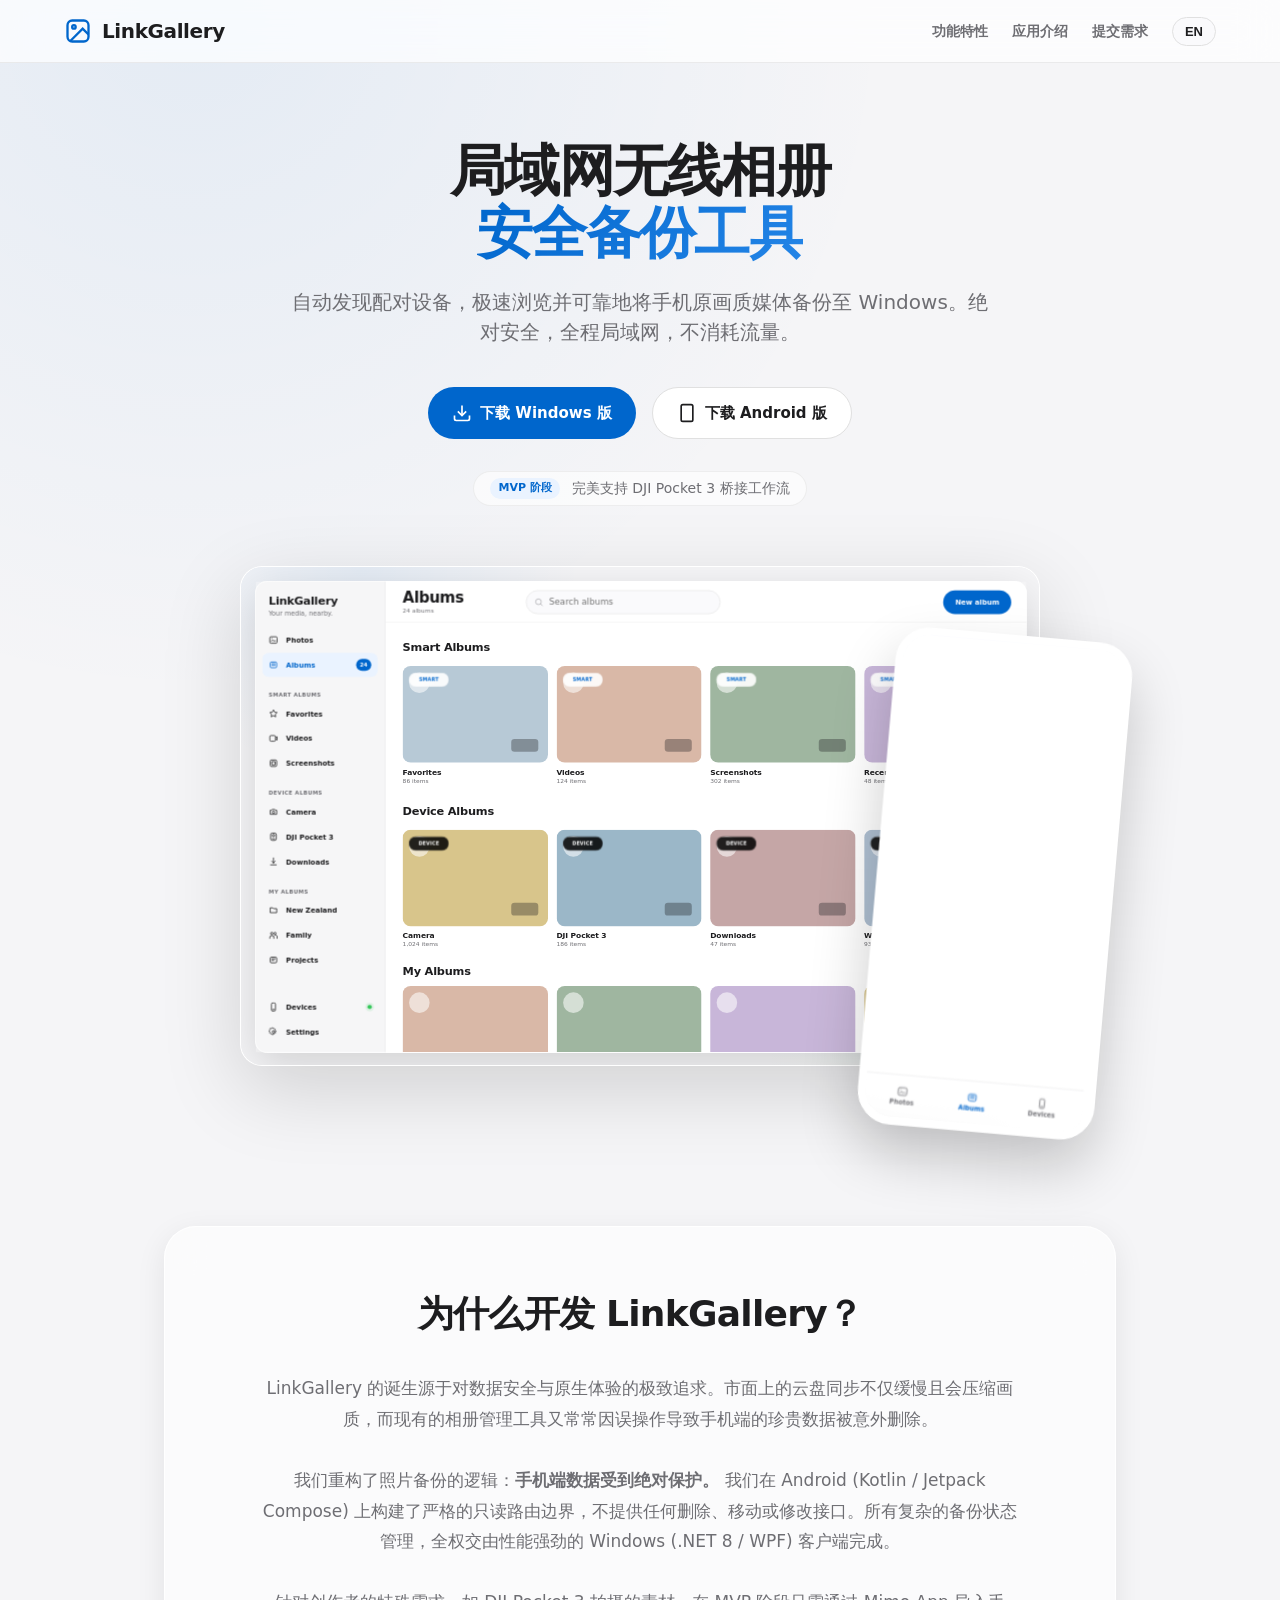
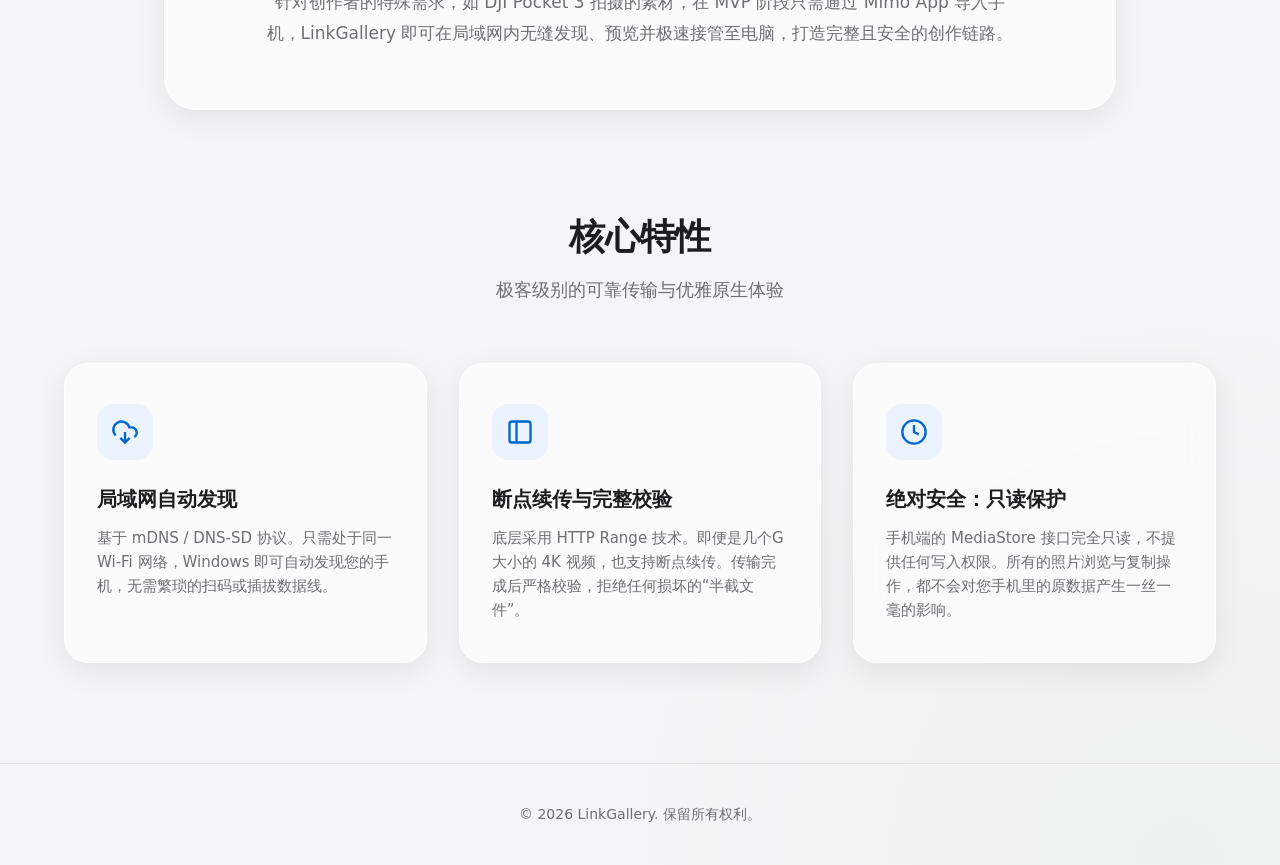
==== website/index.html @ 7a76c480 "wip(ui): checkpoint half-finished native UI redesign Half-finished remote backup for the recovered D" ====
<!doctype html>
<html lang="zh-CN">
<head>
  <meta charset="utf-8" />
  <meta name="viewport" content="width=device-width, initial-scale=1, viewport-fit=cover" />
  <meta name="theme-color" content="#f5f5f7" />
  <title>LinkGallery | 局域网无线相册备份工具 / LAN Wireless Photo Backup</title>
  <meta name="description" content="LinkGallery是一款强大的局域网相册备份工具。基于 mDNS 自动发现，提供 HTTP Range 断点续传和严格的只读保护，让您的照片管理极速且安全。" />
  <link rel="stylesheet" href="css/style.css" />
</head>
<body class="lang-zh">
  <nav class="navbar">
    <div class="nav-content">
      <div class="brand">
        <svg class="brand-logo" viewBox="0 0 24 24" fill="none" stroke="currentColor" stroke-width="2">
          <rect x="3" y="3" width="18" height="18" rx="4" ry="4"></rect>
          <circle cx="8.5" cy="8.5" r="1.5"></circle>
          <polyline points="21 15 16 10 5 21"></polyline>
        </svg>
        <span class="brand-text">LinkGallery</span>
      </div>
      <div class="nav-links">
        <a href="#features">
          <span class="zh">功能特性</span>
          <span class="en">Features</span>
        </a>
        <a href="#intro">
          <span class="zh">应用介绍</span>
          <span class="en">Introduction</span>
        </a>
        <a href="feedback.html">
          <span class="zh">提交需求</span>
          <span class="en">Request Device</span>
        </a>
        <div class="lang-switcher">
          <button id="langToggle">
            <span class="zh">EN</span>
            <span class="en">中文</span>
          </button>
        </div>
      </div>
    </div>
  </nav>

  <main>
    <section class="hero">
      <div class="hero-content">
        <h1 class="hero-title">
          <span class="zh">局域网无线相册<br/><span class="text-gradient">安全备份工具</span></span>
          <span class="en">Seamless LAN<br/><span class="text-gradient">Photo Backup</span></span>
        </h1>
        <p class="hero-subtitle">
          <span class="zh">自动发现配对设备，极速浏览并可靠地将手机原画质媒体备份至 Windows。绝对安全，全程局域网，不消耗流量。</span>
          <span class="en">Auto-discover devices on your local network. Browse and reliably backup original media to Windows. Completely local, fast, and secure.</span>
        </p>
        <div class="hero-cta">
          <a href="#download" class="btn btn-primary">
            <svg viewBox="0 0 24 24" fill="none" stroke="currentColor" stroke-width="2"><path d="M21 15v4a2 2 0 0 1-2 2H5a2 2 0 0 1-2-2v-4"></path><polyline points="7 10 12 15 17 10"></polyline><line x1="12" y1="15" x2="12" y2="3"></line></svg>
            <span class="zh">下载 Windows 版</span>
            <span class="en">Download for Windows</span>
          </a>
          <a href="#download" class="btn btn-secondary">
            <svg viewBox="0 0 24 24" fill="none" stroke="currentColor" stroke-width="2"><rect x="5" y="2" width="14" height="20" rx="2" ry="2"></rect><line x1="12" y1="18" x2="12.01" y2="18"></line></svg>
            <span class="zh">下载 Android 版</span>
            <span class="en">Download for Android</span>
          </a>
        </div>
        <div class="coming-soon">
          <span class="badge">
            <span class="zh">MVP 阶段</span>
            <span class="en">MVP Phase</span>
          </span> 
          <span class="zh">完美支持 DJI Pocket 3 桥接工作流</span>
          <span class="en">Perfectly supports DJI Pocket 3 bridge workflow</span>
        </div>
      </div>
      
      <!-- Actual Mockups loaded via iframe -->
      <div class="hero-visuals real-mockups">
        <div class="iframe-container desktop-iframe">
          <iframe src="mockups/desktop.html" frameborder="0" scrolling="no"></iframe>
        </div>
        <div class="iframe-container mobile-iframe">
          <iframe src="mockups/android.html" frameborder="0" scrolling="no"></iframe>
        </div>
      </div>
    </section>

    <section id="intro" class="intro-section">
      <div class="intro-content">
        <h2 class="section-title">
          <span class="zh">为什么开发 LinkGallery？</span>
          <span class="en">Why build LinkGallery?</span>
        </h2>
        <div class="intro-text">
          <p class="zh">
            LinkGallery 的诞生源于对数据安全与原生体验的极致追求。市面上的云盘同步不仅缓慢且会压缩画质，而现有的相册管理工具又常常因误操作导致手机端的珍贵数据被意外删除。<br/><br/>
            我们重构了照片备份的逻辑：<strong>手机端数据受到绝对保护。</strong> 我们在 Android (Kotlin / Jetpack Compose) 上构建了严格的只读路由边界，不提供任何删除、移动或修改接口。所有复杂的备份状态管理，全权交由性能强劲的 Windows (.NET 8 / WPF) 客户端完成。<br/><br/>
            针对创作者的特殊需求，如 DJI Pocket 3 拍摄的素材，在 MVP 阶段只需通过 Mimo App 导入手机，LinkGallery 即可在局域网内无缝发现、预览并极速接管至电脑，打造完整且安全的创作链路。
          </p>
          <p class="en">
            LinkGallery was born out of a pursuit for data security and native experiences. Cloud syncing is slow and often compresses media, while existing gallery managers risk accidental deletion of precious memories.<br/><br/>
            We rebuilt backup logic: <strong>Your phone data is absolutely protected.</strong> We've built strict read-only boundaries on Android (Kotlin / Jetpack Compose), providing zero endpoints for deletion or modification. All complex backup state management is handled exclusively by the powerful Windows (.NET 8 / WPF) client.<br/><br/>
            For creators using devices like the DJI Pocket 3, simply sync to your phone via the Mimo App, and LinkGallery will instantly discover, preview, and take over the transfer to your PC entirely over your local network—creating a complete and safe creative workflow.
          </p>
        </div>
      </div>
    </section>

    <section id="features" class="features">
      <div class="section-header">
        <h2 class="section-title">
          <span class="zh">核心特性</span>
          <span class="en">Core Features</span>
        </h2>
        <p class="section-subtitle">
          <span class="zh">极客级别的可靠传输与优雅原生体验</span>
          <span class="en">Geek-level reliable transfer & elegant native experience</span>
        </p>
      </div>
      <div class="feature-grid">
        <div class="feature-card">
          <div class="feature-icon">
            <svg viewBox="0 0 24 24" fill="none" stroke="currentColor" stroke-width="2"><path d="M4 14.899A7 7 0 1 1 15.71 8h1.79a4.5 4.5 0 0 1 2.5 8.242"></path><path d="M12 12v9"></path><path d="m8 17 4 4 4-4"></path></svg>
          </div>
          <h3>
            <span class="zh">局域网自动发现</span>
            <span class="en">LAN Auto-Discovery</span>
          </h3>
          <p>
            <span class="zh">基于 mDNS / DNS-SD 协议。只需处于同一 Wi-Fi 网络，Windows 即可自动发现您的手机，无需繁琐的扫码或插拔数据线。</span>
            <span class="en">Powered by mDNS / DNS-SD. Simply connect to the same Wi-Fi, and Windows automatically discovers your phone. No more QR codes or USB cables.</span>
          </p>
        </div>
        <div class="feature-card">
          <div class="feature-icon">
            <svg viewBox="0 0 24 24" fill="none" stroke="currentColor" stroke-width="2"><rect x="3" y="3" width="18" height="18" rx="2" ry="2"></rect><line x1="9" y1="3" x2="9" y2="21"></line></svg>
          </div>
          <h3>
            <span class="zh">断点续传与完整校验</span>
            <span class="en">Reliable Resumable Transfers</span>
          </h3>
          <p>
            <span class="zh">底层采用 HTTP Range 技术。即便是几个G大小的 4K 视频，也支持断点续传。传输完成后严格校验，拒绝任何损坏的“半截文件”。</span>
            <span class="en">Built on HTTP Range technology. Large 4K videos support resumable downloads, with strict post-transfer validation to prevent corrupted "half-downloaded" files.</span>
          </p>
        </div>
        <div class="feature-card">
          <div class="feature-icon">
            <svg viewBox="0 0 24 24" fill="none" stroke="currentColor" stroke-width="2"><circle cx="12" cy="12" r="10"></circle><polyline points="12 6 12 12 16 14"></polyline></svg>
          </div>
          <h3>
            <span class="zh">绝对安全：只读保护</span>
            <span class="en">Strictly Read-Only Guarantee</span>
          </h3>
          <p>
            <span class="zh">手机端的 MediaStore 接口完全只读，不提供任何写入权限。所有的照片浏览与复制操作，都不会对您手机里的原数据产生一丝一毫的影响。</span>
            <span class="en">The Android MediaStore interface is completely read-only. Browsing and copying photos will never alter, move, or delete original data on your phone.</span>
          </p>
        </div>
      </div>
    </section>
  </main>

  <footer class="footer">
    <p>
      <span class="zh">&copy; 2026 LinkGallery. 保留所有权利。</span>
      <span class="en">&copy; 2026 LinkGallery. All rights reserved.</span>
    </p>
  </footer>

  <script src="js/main.js"></script>
</body>
</html>
---- website/css/style.css ----
:root {
  --blue: #0066cc;
  --blue-strong: #0071e3;
  --blue-soft: #eaf3ff;
  --ink: #1d1d1f;
  --muted: #6e6e73;
  --canvas: #ffffff;
  --parchment: #f5f5f7;
  --surface: #fafafc;
  --line: #e0e0e0;
  --success: #34c759;
  --shadow: 0 24px 80px rgba(0,0,0,.15);
  --shadow-sm: 0 8px 30px rgba(0,0,0,.08);
  --ease: cubic-bezier(.2,.8,.2,1);
}

* {
  box-sizing: border-box;
  margin: 0;
  padding: 0;
  -webkit-tap-highlight-color: transparent;
}

html, body {
  min-height: 100%;
  background:
    radial-gradient(circle at 15% 0%, rgba(0,102,204,.07), transparent 26%),
    radial-gradient(circle at 92% 100%, rgba(52,199,89,.05), transparent 24%),
    var(--parchment);
  color: var(--ink);
  font-family: Inter, ui-sans-serif, system-ui, -apple-system, BlinkMacSystemFont, "Segoe UI", "PingFang SC", "Microsoft YaHei", sans-serif;
  line-height: 1.5;
  scroll-behavior: smooth;
  overflow-x: hidden;
}

a {
  text-decoration: none;
  color: inherit;
}

/* Bilingual Support */
body.lang-zh .en { display: none !important; }
body.lang-en .zh { display: none !important; }

/* Navbar */
.navbar {
  position: fixed;
  top: 0;
  left: 0;
  right: 0;
  z-index: 100;
  background: rgba(255,255,255,.72);
  backdrop-filter: saturate(160%) blur(20px);
  border-bottom: 1px solid rgba(224,224,224,.64);
  padding: 16px 0;
}

.nav-content {
  max-width: 1200px;
  margin: 0 auto;
  padding: 0 24px;
  display: flex;
  justify-content: space-between;
  align-items: center;
}

.brand {
  display: flex;
  align-items: center;
  gap: 10px;
  color: var(--blue);
}

.brand-logo {
  width: 28px;
  height: 28px;
}

.brand-text {
  font-size: 20px;
  font-weight: 700;
  letter-spacing: -.02em;
  color: var(--ink);
}

.nav-links {
  display: flex;
  gap: 24px;
  align-items: center;
}

.nav-links a {
  font-size: 14px;
  font-weight: 600;
  color: var(--muted);
  transition: color 0.2s ease;
}

.nav-links a:hover {
  color: var(--ink);
}

.lang-switcher button {
  background: var(--surface);
  border: 1px solid var(--line);
  padding: 6px 12px;
  border-radius: 999px;
  font-size: 13px;
  font-weight: 700;
  color: var(--ink);
  cursor: pointer;
  transition: all 0.2s var(--ease);
}

.lang-switcher button:hover {
  background: var(--blue-soft);
  color: var(--blue);
  border-color: rgba(0,102,204,.18);
}

/* Hero Section */
.hero {
  max-width: 1200px;
  margin: 0 auto;
  padding: 140px 24px 80px;
  display: flex;
  flex-direction: column;
  align-items: center;
  text-align: center;
  gap: 60px;
}

.hero-content {
  max-width: 800px;
  animation: fade-up 0.8s var(--ease);
}

.hero-title {
  font-size: 56px;
  font-weight: 800;
  line-height: 1.1;
  letter-spacing: -.03em;
  margin-bottom: 24px;
}

.text-gradient {
  background: linear-gradient(135deg, var(--blue) 0%, #2485e7 100%);
  -webkit-background-clip: text;
  -webkit-text-fill-color: transparent;
  background-clip: text;
}

.hero-subtitle {
  font-size: 20px;
  color: var(--muted);
  margin-bottom: 40px;
  max-width: 700px;
  margin-left: auto;
  margin-right: auto;
}

.hero-cta {
  display: flex;
  justify-content: center;
  gap: 16px;
  margin-bottom: 32px;
}

.btn {
  display: inline-flex;
  align-items: center;
  gap: 8px;
  padding: 0 24px;
  min-height: 52px;
  border-radius: 999px;
  font-size: 15px;
  font-weight: 700;
  cursor: pointer;
  transition: transform 120ms var(--ease), background 120ms var(--ease), box-shadow 120ms var(--ease);
}

.btn svg {
  width: 20px;
  height: 20px;
}

.btn:active {
  transform: scale(0.97);
}

.btn-primary {
  background: var(--blue);
  color: white;
}

.btn-primary:hover {
  background: var(--blue-strong);
  box-shadow: 0 8px 24px rgba(0,102,204,.25);
}

.btn-secondary {
  background: white;
  color: var(--ink);
  border: 1px solid var(--line);
}

.btn-secondary:hover {
  background: var(--surface);
  border-color: rgba(0,0,0,.1);
}

.coming-soon {
  display: inline-flex;
  align-items: center;
  gap: 12px;
  font-size: 14px;
  color: var(--muted);
  font-weight: 500;
  background: rgba(255,255,255,.6);
  padding: 6px 16px;
  border-radius: 999px;
  border: 1px solid rgba(224,224,224,.5);
}

.badge {
  background: var(--blue-soft);
  color: var(--blue);
  font-size: 11px;
  font-weight: 800;
  padding: 2px 8px;
  border-radius: 999px;
}

/* Actual Mockups (Iframe based) */
.hero-visuals.real-mockups {
  position: relative;
  width: 100%;
  max-width: 1000px;
  height: 540px;
  display: flex;
  justify-content: center;
  perspective: 1000px;
  animation: fade-up 1s var(--ease) 0.2s both;
}

.iframe-container {
  position: absolute;
  background: var(--canvas);
  border-radius: 22px;
  box-shadow: var(--shadow);
  border: 1px solid rgba(255,255,255,.9);
  overflow: hidden;
}

.iframe-container iframe {
  width: 100%;
  height: 100%;
  transform-origin: top left;
}

.desktop-iframe {
  width: 800px;
  height: 500px;
  z-index: 1;
}

/* The desktop mockup is large (~1480x920 minimum), we need to scale it down into the 800x500 box */
.desktop-iframe iframe {
  width: 1480px;
  height: 925px;
  transform: scale(0.5405); /* 800 / 1480 */
}

.mobile-iframe {
  width: 250px;
  height: 525px;
  border-radius: 36px;
  right: 20px;
  bottom: -40px;
  z-index: 2;
  border: 8px solid white;
  box-shadow: 0 30px 60px rgba(0,0,0,.2);
  transform: rotate(5deg) scale(0.95);
  transition: transform 0.4s var(--ease);
}

.mobile-iframe:hover {
  transform: rotate(0deg) scale(1);
}

/* The mobile mockup is typically ~390x844 minimum */
.mobile-iframe iframe {
  width: 390px;
  height: 853px;
  transform: scale(0.599); /* (250-16)/390 (accounting for border) */
  margin-left: -4px; /* Slight offset correction for border */
}

/* Introduction Section */
.intro-section {
  max-width: 1000px;
  margin: 40px auto 80px;
  padding: 0 24px;
}

.intro-content {
  background: rgba(255,255,255,.6);
  backdrop-filter: blur(20px);
  border: 1px solid rgba(255,255,255,.9);
  padding: 60px 48px;
  border-radius: 32px;
  box-shadow: var(--shadow-sm);
  text-align: center;
}

.intro-content .section-title {
  margin-bottom: 32px;
}

.intro-text p {
  color: var(--muted);
  font-size: 17px;
  line-height: 1.8;
  max-width: 760px;
  margin: 0 auto;
}

/* Features Section */
.features {
  max-width: 1200px;
  margin: 100px auto;
  padding: 0 24px;
}

.section-header {
  text-align: center;
  margin-bottom: 60px;
}

.section-title {
  font-size: 36px;
  font-weight: 800;
  letter-spacing: -.02em;
  margin-bottom: 12px;
}

.section-subtitle {
  font-size: 18px;
  color: var(--muted);
}

.feature-grid {
  display: grid;
  grid-template-columns: repeat(auto-fit, minmax(300px, 1fr));
  gap: 32px;
}

.feature-card {
  background: rgba(255,255,255,.6);
  backdrop-filter: blur(20px);
  border: 1px solid rgba(255,255,255,.9);
  padding: 40px 32px;
  border-radius: 24px;
  box-shadow: var(--shadow-sm);
  transition: transform 0.3s var(--ease), box-shadow 0.3s var(--ease);
}

.feature-card:hover {
  transform: translateY(-5px);
  box-shadow: var(--shadow);
  background: white;
}

.feature-icon {
  width: 56px;
  height: 56px;
  background: var(--blue-soft);
  color: var(--blue);
  border-radius: 16px;
  display: flex;
  align-items: center;
  justify-content: center;
  margin-bottom: 24px;
}

.feature-icon svg {
  width: 28px;
  height: 28px;
}

.feature-card h3 {
  font-size: 20px;
  font-weight: 700;
  margin-bottom: 12px;
}

.feature-card p {
  color: var(--muted);
  font-size: 15px;
  line-height: 1.6;
}

/* Footer */
.footer {
  text-align: center;
  padding: 40px 24px;
  border-top: 1px solid var(--line);
  color: var(--muted);
  font-size: 14px;
}

/* Animations */
@keyframes fade-up {
  from { opacity: 0; transform: translateY(20px); }
  to { opacity: 1; transform: translateY(0); }
}

/* Responsive */
@media (max-width: 900px) {
  .hero-title {
    font-size: 42px;
  }
  .hero-visuals.real-mockups {
    height: 400px;
  }
  .desktop-iframe {
    width: 100%;
    height: 400px;
  }
  .desktop-iframe iframe {
    transform: scale(0.432); /* approx 400/925 */
  }
  .mobile-iframe {
    display: none;
  }
  .hero-cta {
    flex-direction: column;
  }
  .intro-content {
    padding: 40px 24px;
  }
}
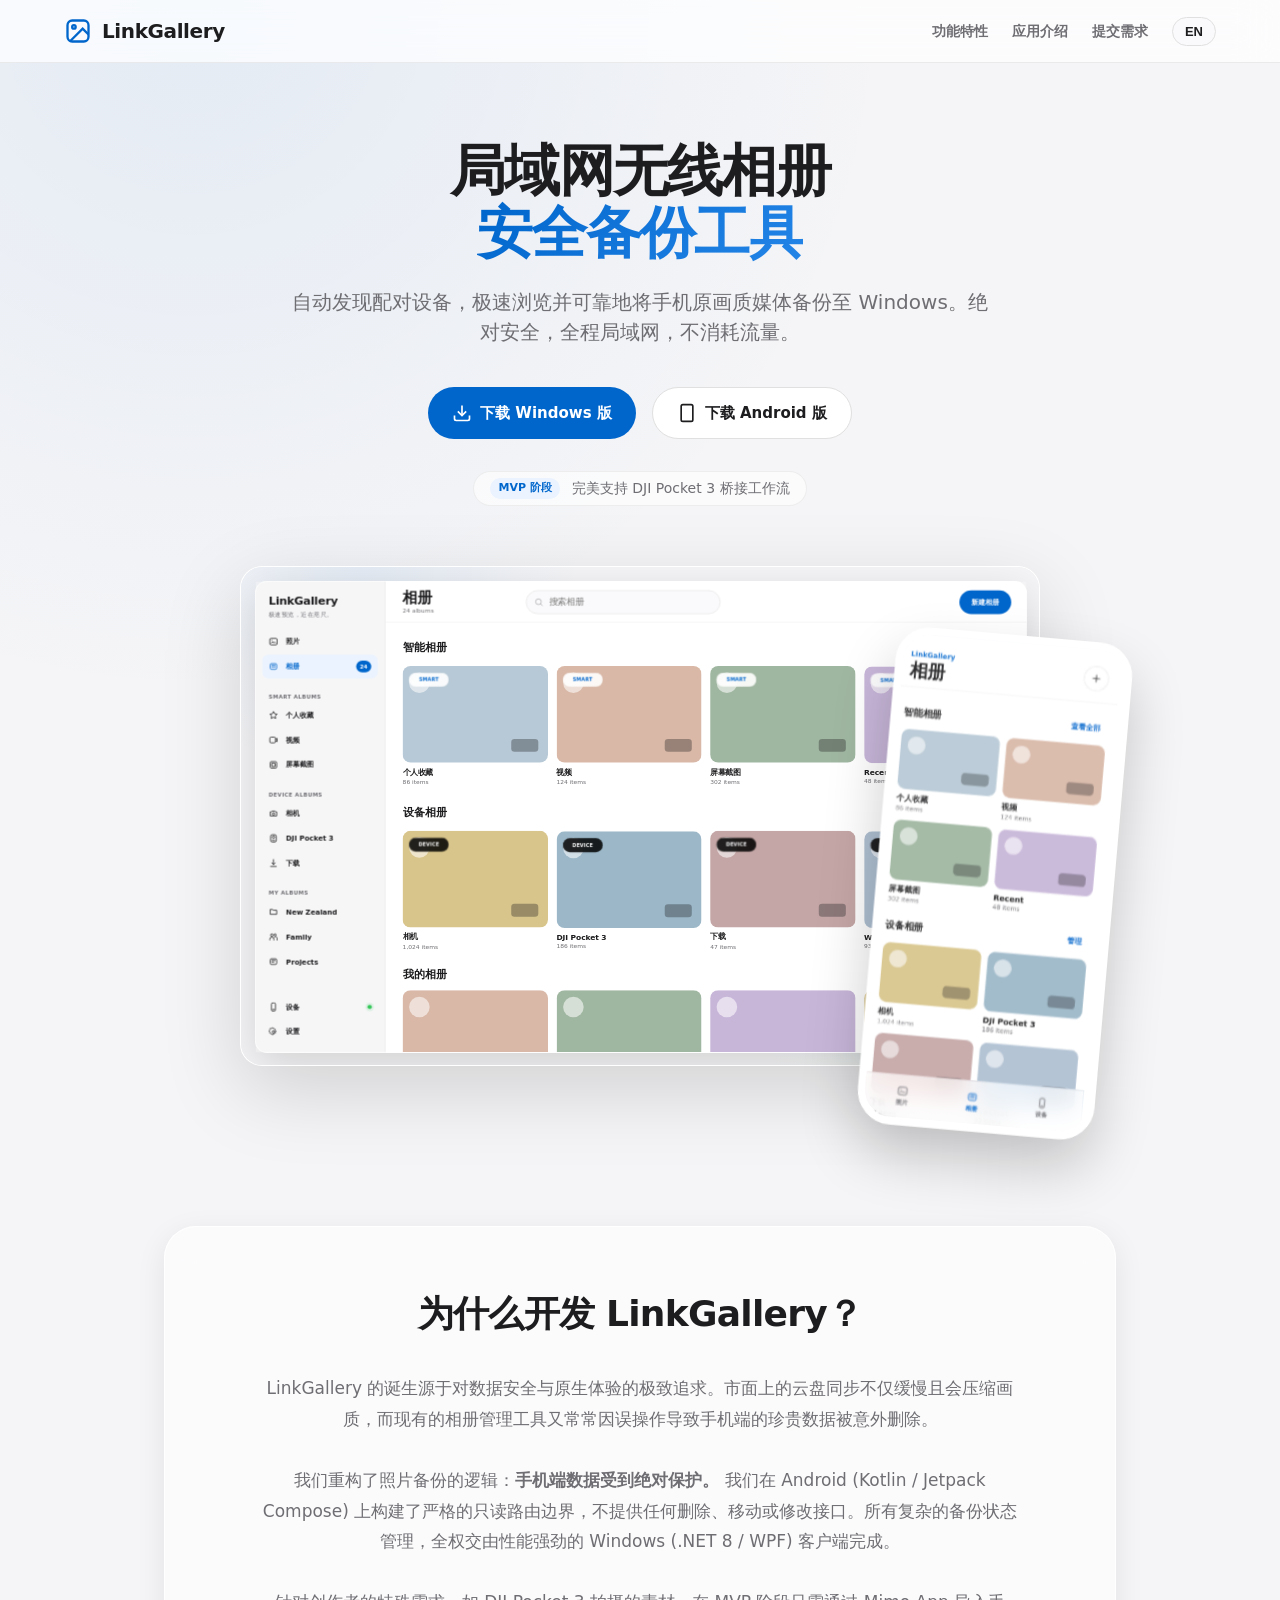
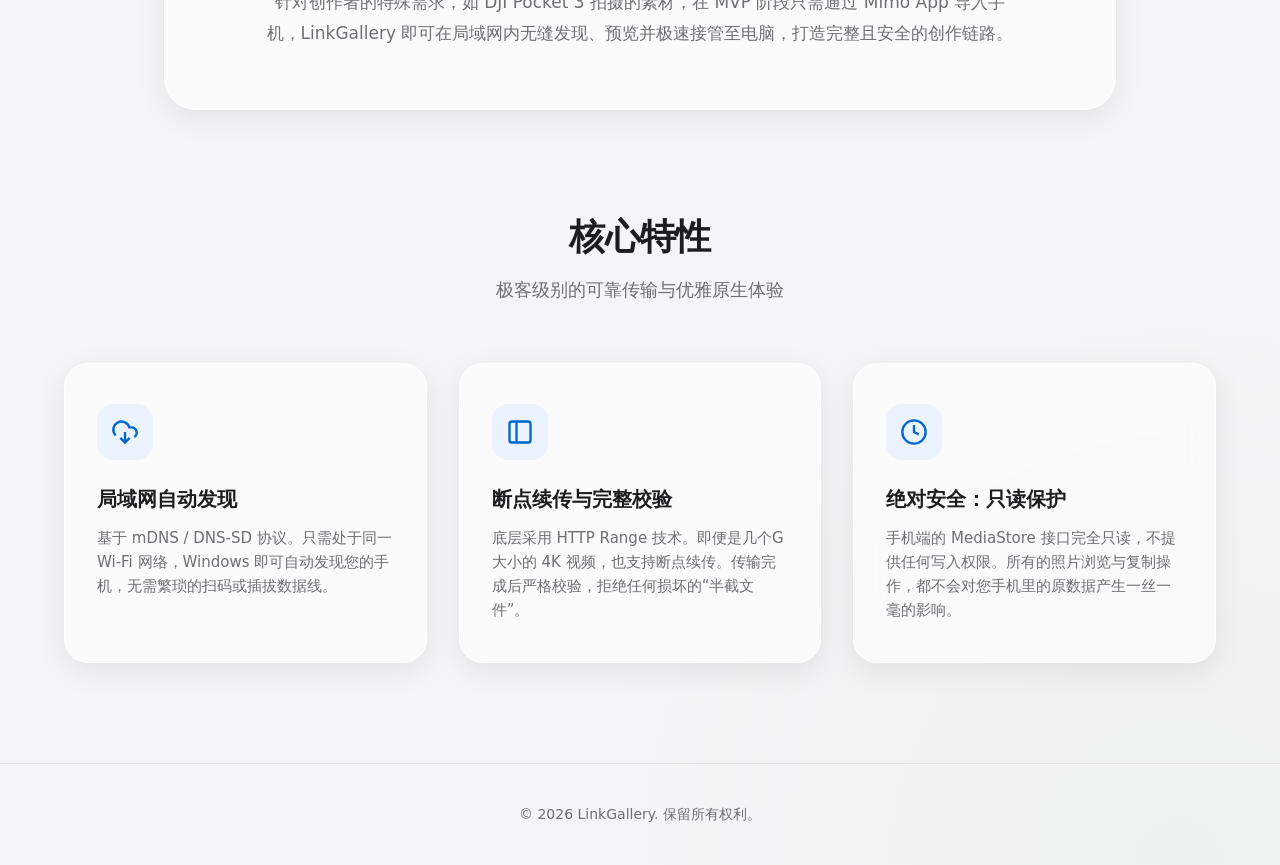
==== commit bd50ad35: "feat: add iframe mockup translation and bind real build artifacts to download buttons" ====
--- a/website/index.html
+++ b/website/index.html
@@ -54,12 +54,12 @@
           <span class="en">Auto-discover devices on your local network. Browse and reliably backup original media to Windows. Completely local, fast, and secure.</span>
         </p>
         <div class="hero-cta">
-          <a href="#download" class="btn btn-primary">
+          <a href="downloads/LinkGallery.Desktop.exe" class="btn btn-primary" download>
             <svg viewBox="0 0 24 24" fill="none" stroke="currentColor" stroke-width="2"><path d="M21 15v4a2 2 0 0 1-2 2H5a2 2 0 0 1-2-2v-4"></path><polyline points="7 10 12 15 17 10"></polyline><line x1="12" y1="15" x2="12" y2="3"></line></svg>
             <span class="zh">下载 Windows 版</span>
             <span class="en">Download for Windows</span>
           </a>
-          <a href="#download" class="btn btn-secondary">
+          <a href="downloads/LinkGallery-Companion-debug.apk" class="btn btn-secondary" download>
             <svg viewBox="0 0 24 24" fill="none" stroke="currentColor" stroke-width="2"><rect x="5" y="2" width="14" height="20" rx="2" ry="2"></rect><line x1="12" y1="18" x2="12.01" y2="18"></line></svg>
             <span class="zh">下载 Android 版</span>
             <span class="en">Download for Android</span>
@@ -69,12 +69,12 @@
           <span class="badge">
             <span class="zh">MVP 阶段</span>
             <span class="en">MVP Phase</span>
-          </span> 
+          </span>
           <span class="zh">完美支持 DJI Pocket 3 桥接工作流</span>
           <span class="en">Perfectly supports DJI Pocket 3 bridge workflow</span>
         </div>
       </div>
-      
+
       <!-- Actual Mockups loaded via iframe -->
       <div class="hero-visuals real-mockups">
         <div class="iframe-container desktop-iframe">
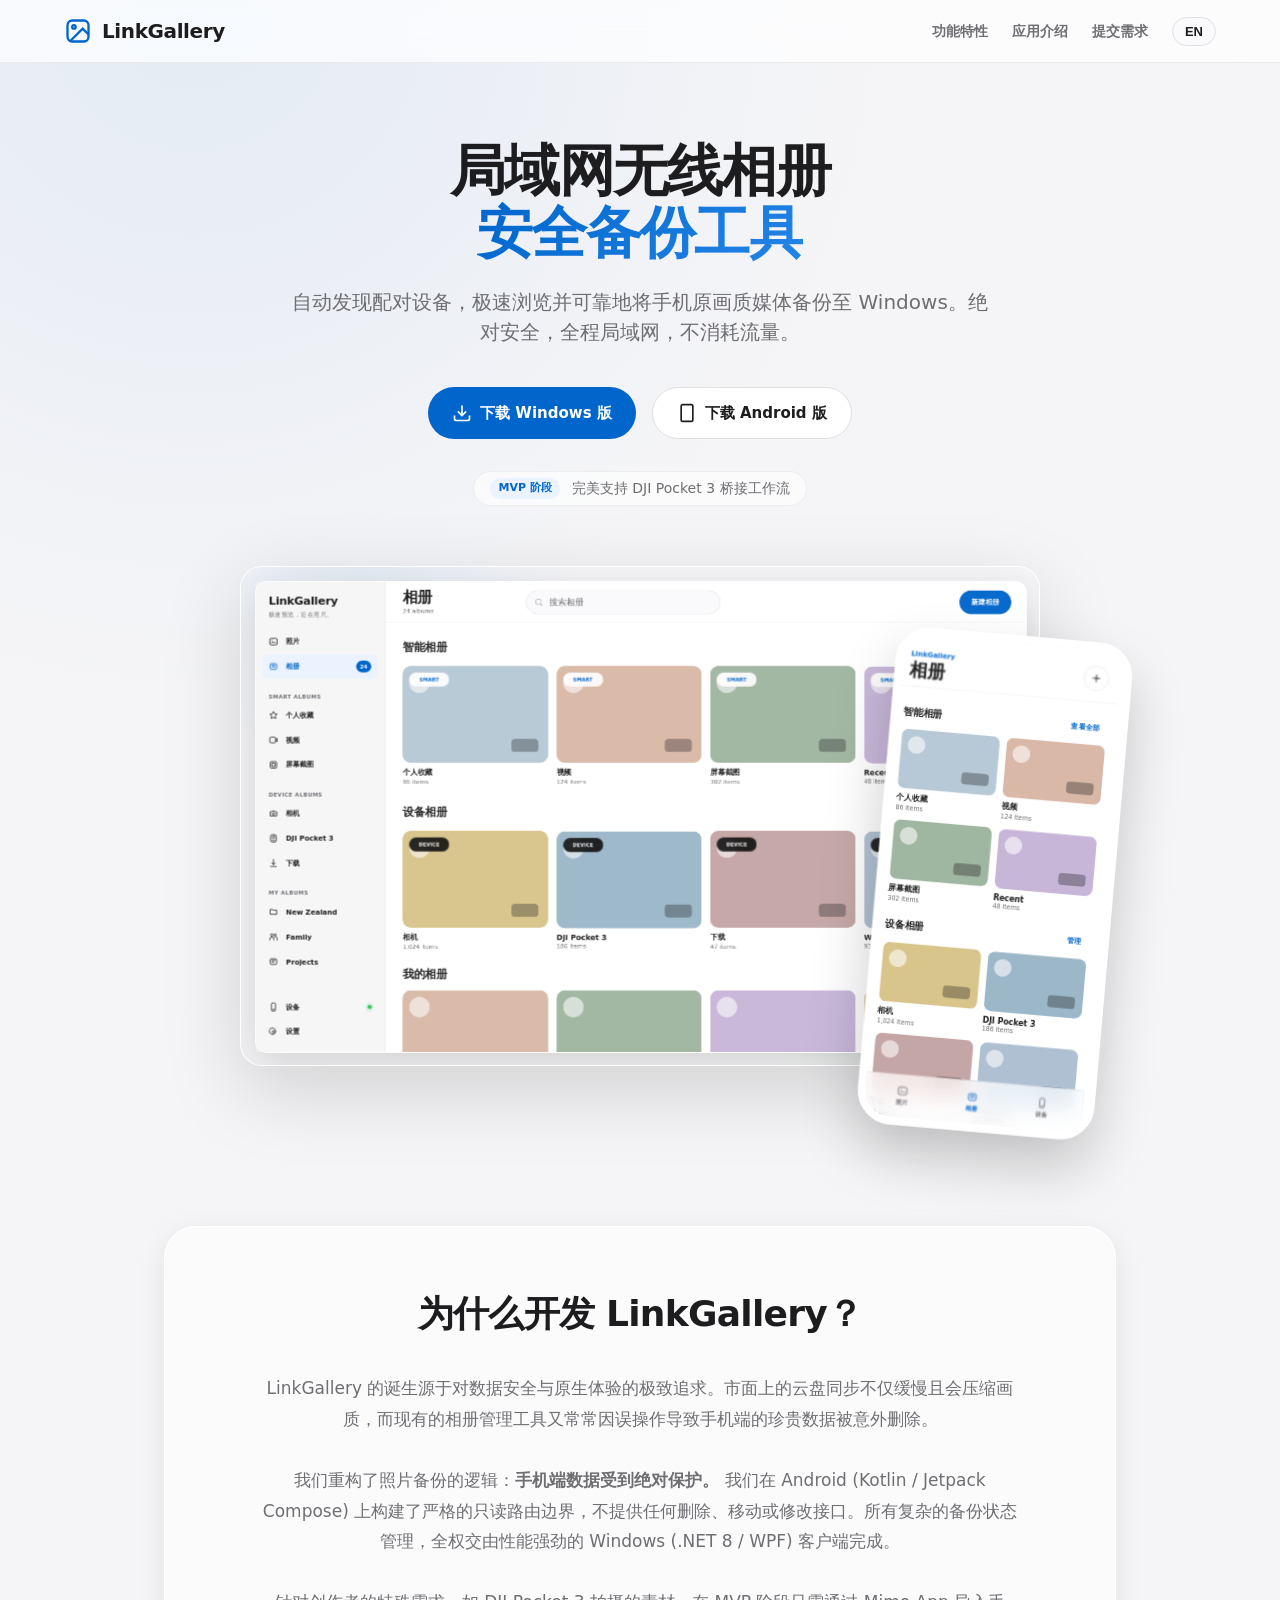
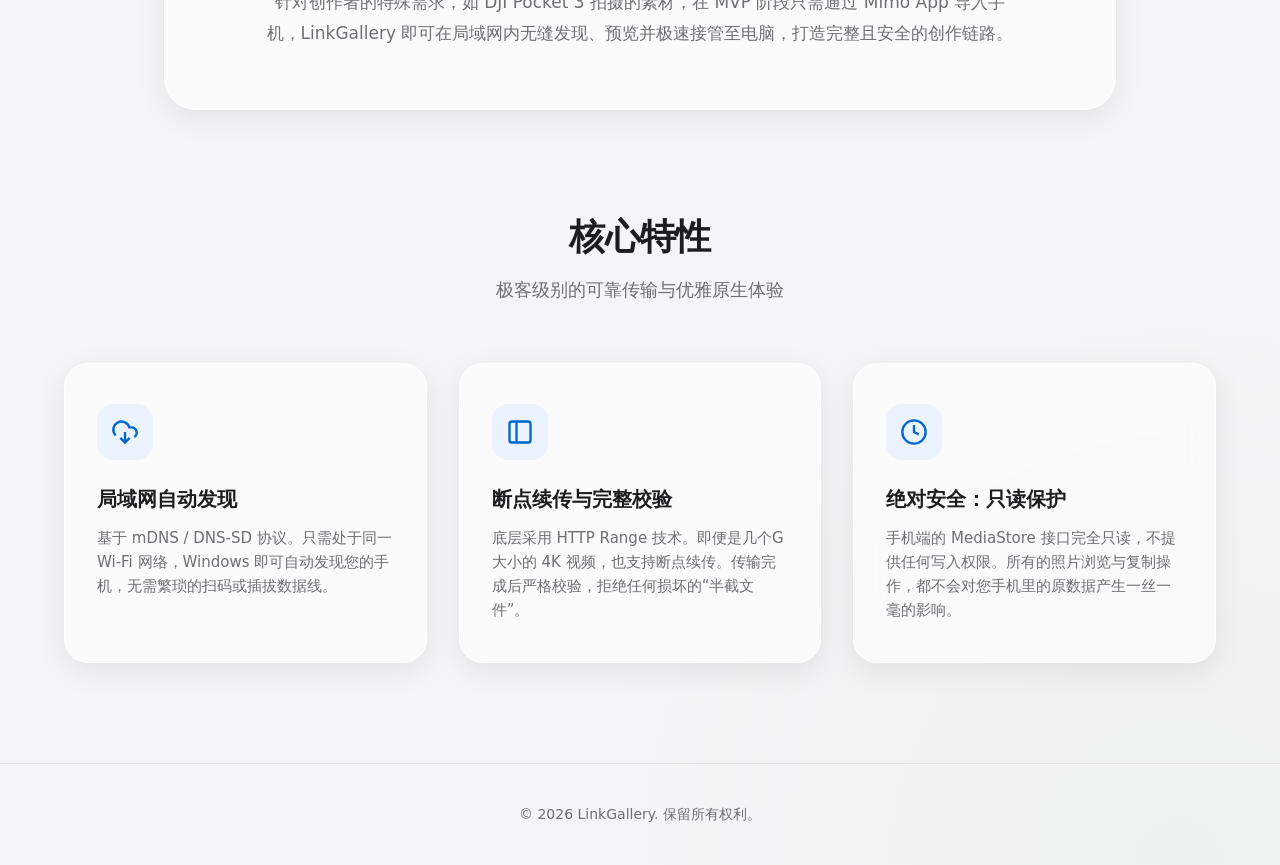
==== commit ec5870d4: "Publish desktop and Android release assets" ====
--- a/website/index.html
+++ b/website/index.html
@@ -54,12 +54,12 @@
           <span class="en">Auto-discover devices on your local network. Browse and reliably backup original media to Windows. Completely local, fast, and secure.</span>
         </p>
         <div class="hero-cta">
-          <a href="downloads/LinkGallery.Desktop.exe" class="btn btn-primary" download>
+          <a href="https://github.com/xyan1773/LinkGallery/releases/latest/download/LinkGallery-Windows-x64.exe" class="btn btn-primary" download>
             <svg viewBox="0 0 24 24" fill="none" stroke="currentColor" stroke-width="2"><path d="M21 15v4a2 2 0 0 1-2 2H5a2 2 0 0 1-2-2v-4"></path><polyline points="7 10 12 15 17 10"></polyline><line x1="12" y1="15" x2="12" y2="3"></line></svg>
             <span class="zh">下载 Windows 版</span>
             <span class="en">Download for Windows</span>
           </a>
-          <a href="downloads/LinkGallery-Companion-debug.apk" class="btn btn-secondary" download>
+          <a href="https://github.com/xyan1773/LinkGallery/releases/latest/download/LinkGallery-Android-debug.apk" class="btn btn-secondary" download>
             <svg viewBox="0 0 24 24" fill="none" stroke="currentColor" stroke-width="2"><rect x="5" y="2" width="14" height="20" rx="2" ry="2"></rect><line x1="12" y1="18" x2="12.01" y2="18"></line></svg>
             <span class="zh">下载 Android 版</span>
             <span class="en">Download for Android</span>
--- a/website/css/style.css
+++ b/website/css/style.css
@@ -419,25 +419,43 @@
 /* Responsive */
 @media (max-width: 900px) {
   .hero-title {
-    font-size: 42px;
-  }
+    font-size: 38px;
+  }
+  .hero-subtitle {
+    font-size: 16px;
+    padding: 0 16px;
+  }
+  
+  .nav-links {
+    gap: 12px;
+  }
+  .nav-links a {
+    font-size: 13px;
+  }
+
   .hero-visuals.real-mockups {
-    height: 400px;
+    height: 560px;
   }
   .desktop-iframe {
-    width: 100%;
-    height: 400px;
-  }
-  .desktop-iframe iframe {
-    transform: scale(0.432); /* approx 400/925 */
+    display: none;
   }
   .mobile-iframe {
-    display: none;
-  }
+    display: block; /* Show on mobile screens */
+    position: relative;
+    right: auto;
+    bottom: auto;
+    margin: 0 auto;
+    transform: none;
+  }
+  .mobile-iframe:hover {
+    transform: translateY(-5px);
+  }
+  
   .hero-cta {
     flex-direction: column;
+    padding: 0 20px;
   }
   .intro-content {
-    padding: 40px 24px;
-  }
-}
+    padding: 32px 20px;
+  }
+}
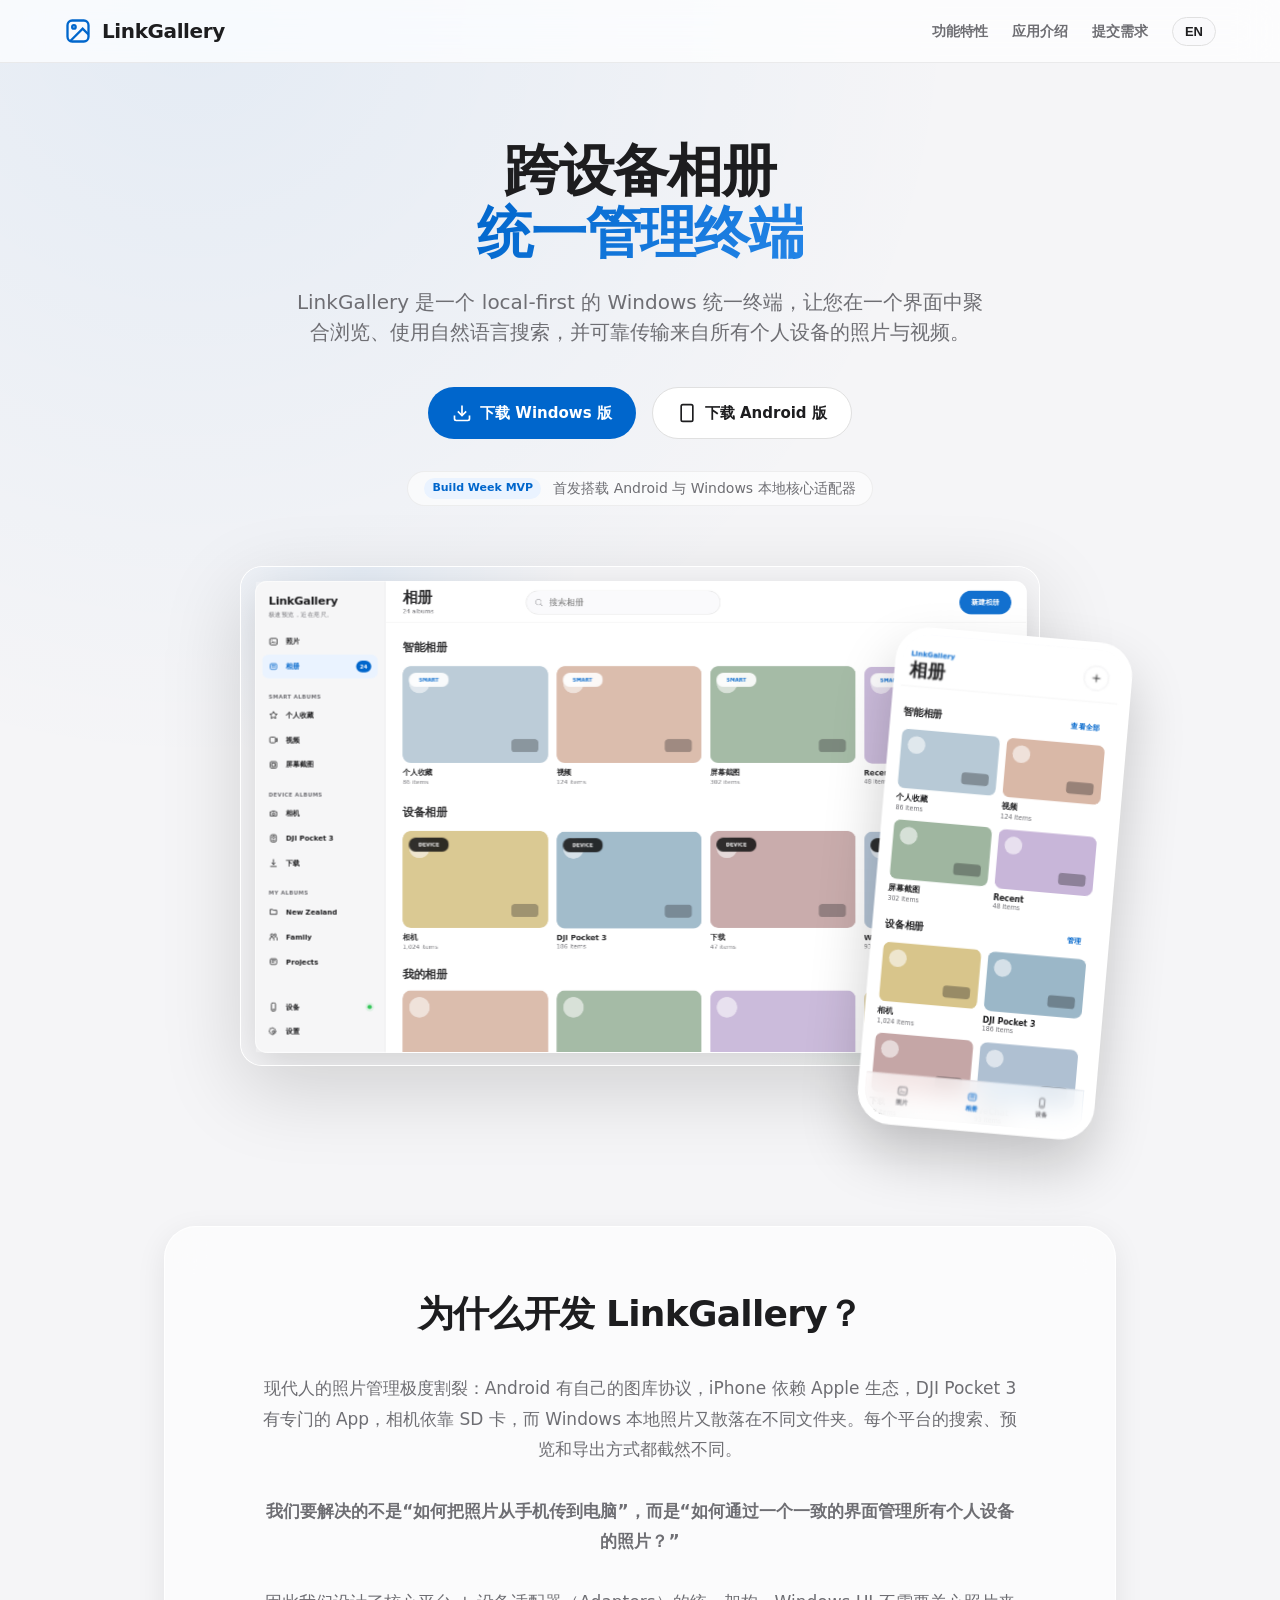
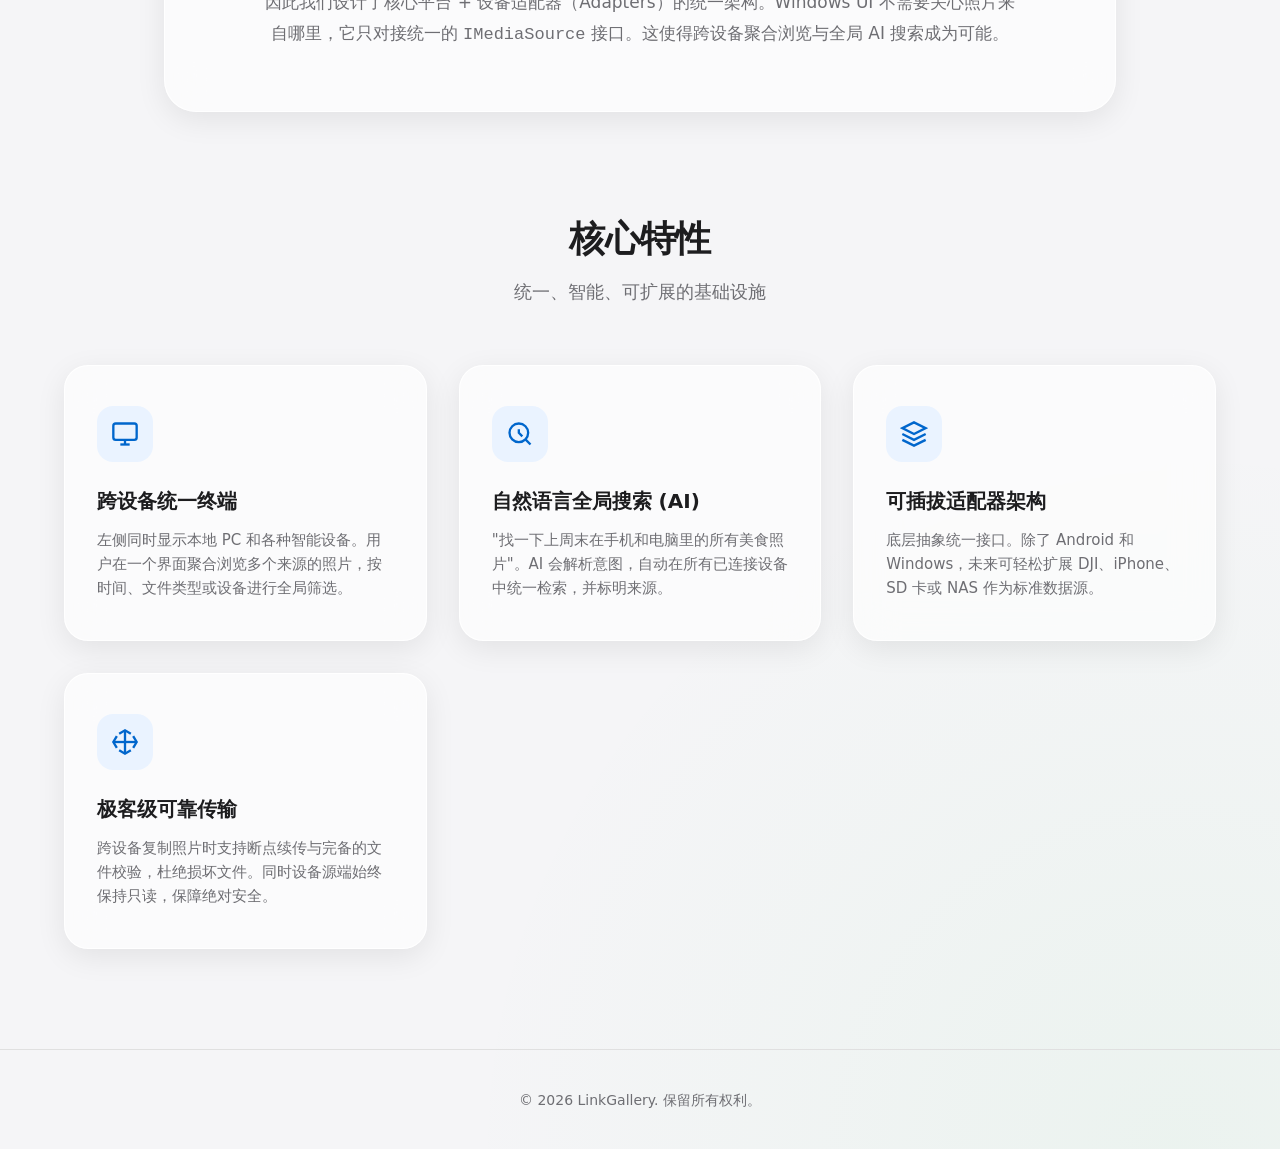
==== commit e1e49de1: "docs(web): revamp official website to reflect unified photo terminal vision" ====
--- a/website/index.html
+++ b/website/index.html
@@ -4,8 +4,8 @@
   <meta charset="utf-8" />
   <meta name="viewport" content="width=device-width, initial-scale=1, viewport-fit=cover" />
   <meta name="theme-color" content="#f5f5f7" />
-  <title>LinkGallery | 局域网无线相册备份工具 / LAN Wireless Photo Backup</title>
-  <meta name="description" content="LinkGallery是一款强大的局域网相册备份工具。基于 mDNS 自动发现，提供 HTTP Range 断点续传和严格的只读保护，让您的照片管理极速且安全。" />
+  <title>LinkGallery | 跨设备统一相册终端 / Unified Photo Terminal</title>
+  <meta name="description" content="LinkGallery is a local-first Windows photo terminal that unifies media from multiple personal devices and lets users find and transfer photos using natural language." />
   <link rel="stylesheet" href="css/style.css" />
 </head>
 <body class="lang-zh">
@@ -46,12 +46,12 @@
     <section class="hero">
       <div class="hero-content">
         <h1 class="hero-title">
-          <span class="zh">局域网无线相册<br/><span class="text-gradient">安全备份工具</span></span>
-          <span class="en">Seamless LAN<br/><span class="text-gradient">Photo Backup</span></span>
+          <span class="zh">跨设备相册<br/><span class="text-gradient">统一管理终端</span></span>
+          <span class="en">Unified Photo<br/><span class="text-gradient">Terminal</span></span>
         </h1>
         <p class="hero-subtitle">
-          <span class="zh">自动发现配对设备，极速浏览并可靠地将手机原画质媒体备份至 Windows。绝对安全，全程局域网，不消耗流量。</span>
-          <span class="en">Auto-discover devices on your local network. Browse and reliably backup original media to Windows. Completely local, fast, and secure.</span>
+          <span class="zh">LinkGallery 是一个 local-first 的 Windows 统一终端，让您在一个界面中聚合浏览、使用自然语言搜索，并可靠传输来自所有个人设备的照片与视频。</span>
+          <span class="en">LinkGallery is a local-first Windows photo terminal that unifies media from multiple personal devices and lets users find and transfer photos using natural language.</span>
         </p>
         <div class="hero-cta">
           <a href="https://github.com/xyan1773/LinkGallery/releases/latest/download/LinkGallery-Windows-x64.exe" class="btn btn-primary" download>
@@ -67,11 +67,11 @@
         </div>
         <div class="coming-soon">
           <span class="badge">
-            <span class="zh">MVP 阶段</span>
-            <span class="en">MVP Phase</span>
+            <span class="zh">Build Week MVP</span>
+            <span class="en">Build Week MVP</span>
           </span>
-          <span class="zh">完美支持 DJI Pocket 3 桥接工作流</span>
-          <span class="en">Perfectly supports DJI Pocket 3 bridge workflow</span>
+          <span class="zh">首发搭载 Android 与 Windows 本地核心适配器</span>
+          <span class="en">Featuring Android and Windows Local adapters</span>
         </div>
       </div>
 
@@ -94,14 +94,14 @@
         </h2>
         <div class="intro-text">
           <p class="zh">
-            LinkGallery 的诞生源于对数据安全与原生体验的极致追求。市面上的云盘同步不仅缓慢且会压缩画质，而现有的相册管理工具又常常因误操作导致手机端的珍贵数据被意外删除。<br/><br/>
-            我们重构了照片备份的逻辑：<strong>手机端数据受到绝对保护。</strong> 我们在 Android (Kotlin / Jetpack Compose) 上构建了严格的只读路由边界，不提供任何删除、移动或修改接口。所有复杂的备份状态管理，全权交由性能强劲的 Windows (.NET 8 / WPF) 客户端完成。<br/><br/>
-            针对创作者的特殊需求，如 DJI Pocket 3 拍摄的素材，在 MVP 阶段只需通过 Mimo App 导入手机，LinkGallery 即可在局域网内无缝发现、预览并极速接管至电脑，打造完整且安全的创作链路。
+            现代人的照片管理极度割裂：Android 有自己的图库协议，iPhone 依赖 Apple 生态，DJI Pocket 3 有专门的 App，相机依靠 SD 卡，而 Windows 本地照片又散落在不同文件夹。每个平台的搜索、预览和导出方式都截然不同。<br/><br/>
+            <strong>我们要解决的不是“如何把照片从手机传到电脑”，而是“如何通过一个一致的界面管理所有个人设备的照片？”</strong><br/><br/>
+            因此我们设计了核心平台 + 设备适配器（Adapters）的统一架构。Windows UI 不需要关心照片来自哪里，它只对接统一的 <code>IMediaSource</code> 接口。这使得跨设备聚合浏览与全局 AI 搜索成为可能。
           </p>
           <p class="en">
-            LinkGallery was born out of a pursuit for data security and native experiences. Cloud syncing is slow and often compresses media, while existing gallery managers risk accidental deletion of precious memories.<br/><br/>
-            We rebuilt backup logic: <strong>Your phone data is absolutely protected.</strong> We've built strict read-only boundaries on Android (Kotlin / Jetpack Compose), providing zero endpoints for deletion or modification. All complex backup state management is handled exclusively by the powerful Windows (.NET 8 / WPF) client.<br/><br/>
-            For creators using devices like the DJI Pocket 3, simply sync to your phone via the Mimo App, and LinkGallery will instantly discover, preview, and take over the transfer to your PC entirely over your local network—creating a complete and safe creative workflow.
+            Photo management today is highly fragmented: Android has its own protocols, iPhone relies on Apple's ecosystem, DJI requires specific apps, cameras use SD cards, and Windows local photos are scattered. Every platform has a completely different way to search, preview, and export.<br/><br/>
+            <strong>We aren't just solving "how to copy photos to a PC". We are solving "how to manage photos across all personal devices through one consistent interface".</strong><br/><br/>
+            LinkGallery introduces a Core Platform + Device Adapters architecture. The Windows UI doesn't care where photos come from; it talks to a unified <code>IMediaSource</code> interface. This makes true cross-device aggregation and global AI search possible.
           </p>
         </div>
       </div>
@@ -114,48 +114,61 @@
           <span class="en">Core Features</span>
         </h2>
         <p class="section-subtitle">
-          <span class="zh">极客级别的可靠传输与优雅原生体验</span>
-          <span class="en">Geek-level reliable transfer & elegant native experience</span>
+          <span class="zh">统一、智能、可扩展的基础设施</span>
+          <span class="en">Unified, intelligent, and extensible infrastructure</span>
         </p>
       </div>
       <div class="feature-grid">
         <div class="feature-card">
           <div class="feature-icon">
-            <svg viewBox="0 0 24 24" fill="none" stroke="currentColor" stroke-width="2"><path d="M4 14.899A7 7 0 1 1 15.71 8h1.79a4.5 4.5 0 0 1 2.5 8.242"></path><path d="M12 12v9"></path><path d="m8 17 4 4 4-4"></path></svg>
+            <svg viewBox="0 0 24 24" fill="none" stroke="currentColor" stroke-width="2"><rect x="2" y="3" width="20" height="14" rx="2" ry="2"></rect><line x1="8" y1="21" x2="16" y2="21"></line><line x1="12" y1="17" x2="12" y2="21"></line></svg>
           </div>
           <h3>
-            <span class="zh">局域网自动发现</span>
-            <span class="en">LAN Auto-Discovery</span>
+            <span class="zh">跨设备统一终端</span>
+            <span class="en">Unified Interface</span>
           </h3>
           <p>
-            <span class="zh">基于 mDNS / DNS-SD 协议。只需处于同一 Wi-Fi 网络，Windows 即可自动发现您的手机，无需繁琐的扫码或插拔数据线。</span>
-            <span class="en">Powered by mDNS / DNS-SD. Simply connect to the same Wi-Fi, and Windows automatically discovers your phone. No more QR codes or USB cables.</span>
+            <span class="zh">左侧同时显示本地 PC 和各种智能设备。用户在一个界面聚合浏览多个来源的照片，按时间、文件类型或设备进行全局筛选。</span>
+            <span class="en">Browse "This PC" and your phone side-by-side. View photos from multiple sources in a single aggregated timeline, and filter by date, type, or device.</span>
           </p>
         </div>
         <div class="feature-card">
           <div class="feature-icon">
-            <svg viewBox="0 0 24 24" fill="none" stroke="currentColor" stroke-width="2"><rect x="3" y="3" width="18" height="18" rx="2" ry="2"></rect><line x1="9" y1="3" x2="9" y2="21"></line></svg>
+            <svg viewBox="0 0 24 24" fill="none" stroke="currentColor" stroke-width="2"><circle cx="11" cy="11" r="8"></circle><line x1="21" y1="21" x2="16.65" y2="16.65"></line><polyline points="11 8 11 11 14 14"></polyline></svg>
           </div>
           <h3>
-            <span class="zh">断点续传与完整校验</span>
-            <span class="en">Reliable Resumable Transfers</span>
+            <span class="zh">自然语言全局搜索 (AI)</span>
+            <span class="en">Natural Language Search</span>
           </h3>
           <p>
-            <span class="zh">底层采用 HTTP Range 技术。即便是几个G大小的 4K 视频，也支持断点续传。传输完成后严格校验，拒绝任何损坏的“半截文件”。</span>
-            <span class="en">Built on HTTP Range technology. Large 4K videos support resumable downloads, with strict post-transfer validation to prevent corrupted "half-downloaded" files.</span>
+            <span class="zh">"找一下上周末在手机和电脑里的所有美食照片"。AI 会解析意图，自动在所有已连接设备中统一检索，并标明来源。</span>
+            <span class="en">"Show me all photos of food taken last weekend across my phone and computer." AI translates this into a structured query across all connected adapters.</span>
           </p>
         </div>
         <div class="feature-card">
           <div class="feature-icon">
-            <svg viewBox="0 0 24 24" fill="none" stroke="currentColor" stroke-width="2"><circle cx="12" cy="12" r="10"></circle><polyline points="12 6 12 12 16 14"></polyline></svg>
+            <svg viewBox="0 0 24 24" fill="none" stroke="currentColor" stroke-width="2"><polygon points="12 2 2 7 12 12 22 7 12 2"></polygon><polyline points="2 17 12 22 22 17"></polyline><polyline points="2 12 12 17 22 12"></polyline></svg>
           </div>
           <h3>
-            <span class="zh">绝对安全：只读保护</span>
-            <span class="en">Strictly Read-Only Guarantee</span>
+            <span class="zh">可插拔适配器架构</span>
+            <span class="en">Pluggable Adapters</span>
           </h3>
           <p>
-            <span class="zh">手机端的 MediaStore 接口完全只读，不提供任何写入权限。所有的照片浏览与复制操作，都不会对您手机里的原数据产生一丝一毫的影响。</span>
-            <span class="en">The Android MediaStore interface is completely read-only. Browsing and copying photos will never alter, move, or delete original data on your phone.</span>
+            <span class="zh">底层抽象统一接口。除了 Android 和 Windows，未来可轻松扩展 DJI、iPhone、SD 卡或 NAS 作为标准数据源。</span>
+            <span class="en">Built on a foundational source interface. Future-proof and extensible for DJI, iPhone, SD cards, and NAS as standardized data sources.</span>
+          </p>
+        </div>
+        <div class="feature-card">
+          <div class="feature-icon">
+            <svg viewBox="0 0 24 24" fill="none" stroke="currentColor" stroke-width="2"><path d="M12 2v20"></path><path d="m17 5-5-3-5 3"></path><path d="m17 19-5 3-5-3"></path><path d="M2 12h20"></path><path d="m5 7-3 5 3 5"></path><path d="m19 7 3 5-3 5"></path></svg>
+          </div>
+          <h3>
+            <span class="zh">极客级可靠传输</span>
+            <span class="en">Reliable Local Transfer</span>
+          </h3>
+          <p>
+            <span class="zh">跨设备复制照片时支持断点续传与完备的文件校验，杜绝损坏文件。同时设备源端始终保持只读，保障绝对安全。</span>
+            <span class="en">Copy photos across devices with resumable transfer support and post-transfer validation. Source devices remain strictly read-only.</span>
           </p>
         </div>
       </div>
